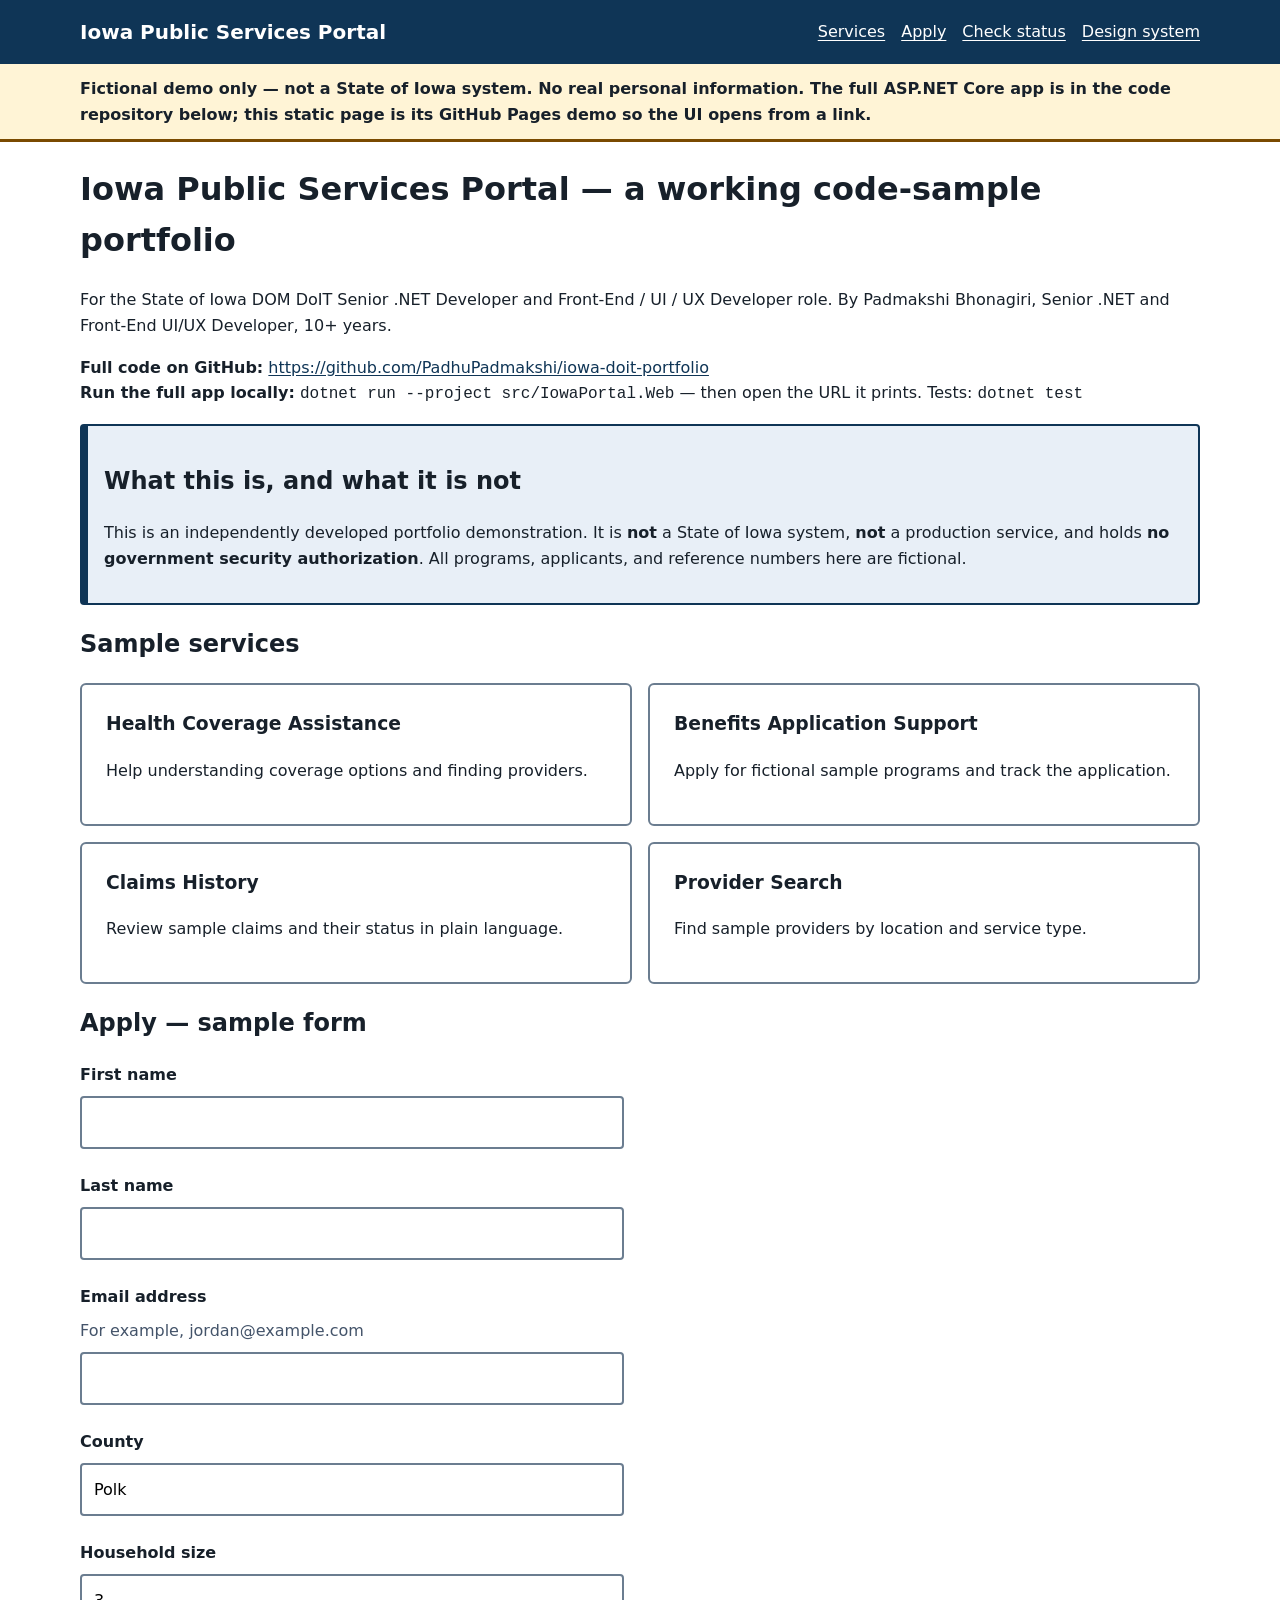
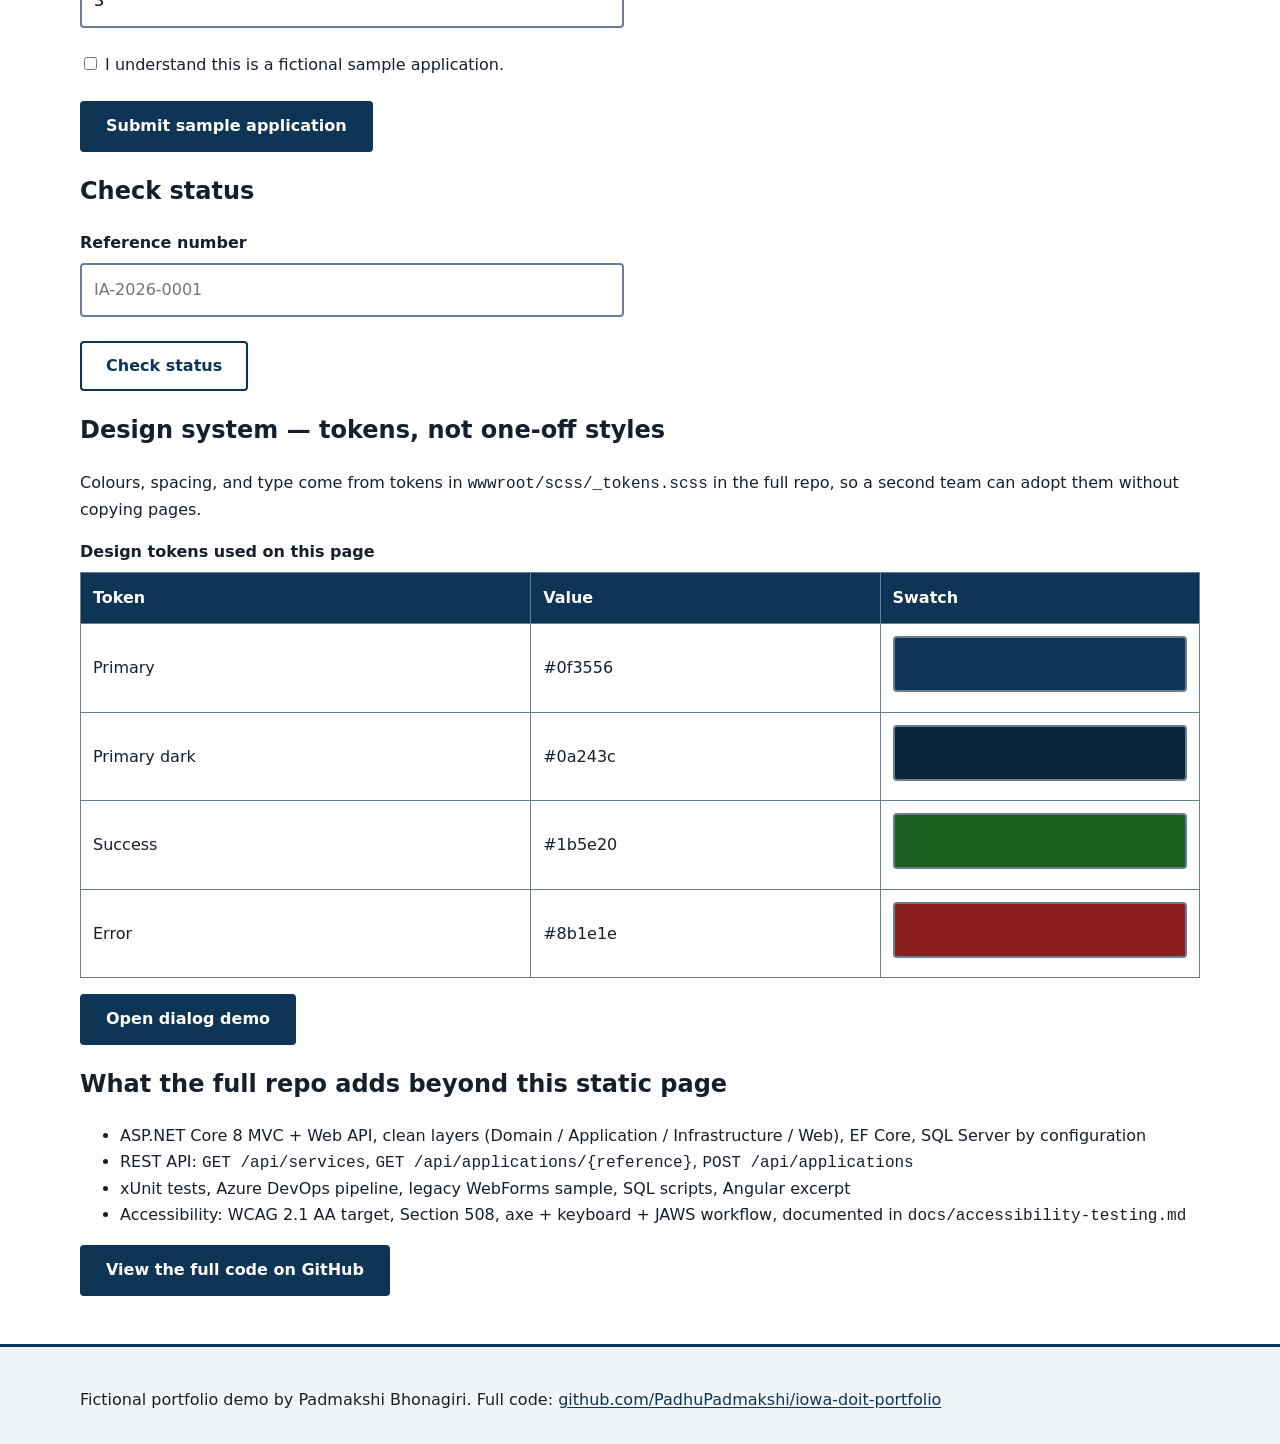
==== docs/index.html @ 97cfcb0f "Add GitHub Pages static UI demo and link it in README" ====
<!DOCTYPE html>
<html lang="en">
<head>
<meta charset="utf-8">
<meta name="viewport" content="width=device-width, initial-scale=1">
<title>Iowa Public Services Portal — Code-Sample Portfolio</title>
<link rel="stylesheet" href="site.css">
</head>
<body>
<a class="skip-link" href="#main">Skip to main content</a>
<header class="site-header"><div class="container site-header__inner">
<a class="site-header__brand" href="#">Iowa Public Services Portal</a>
<nav class="site-nav" aria-label="Main"><ul>
<li><a href="#services">Services</a></li>
<li><a href="#apply">Apply</a></li>
<li><a href="#status">Check status</a></li>
<li><a href="#design">Design system</a></li>
</ul></nav>
</div></header>
<div class="disclaimer-banner"><div class="container">Fictional demo only — not a State of Iowa system. No real personal information. The full ASP.NET Core app is in the code repository below; this static page is its GitHub Pages demo so the UI opens from a link.</div></div>
<main id="main" class="container">
<h1>Iowa Public Services Portal — a working code-sample portfolio</h1>
<p class="lead">For the State of Iowa DOM DoIT Senior .NET Developer and Front-End / UI / UX Developer role. By Padmakshi Bhonagiri, Senior .NET and Front-End UI/UX Developer, 10+ years.</p>
<p><strong>Full code on GitHub:</strong> <a href="https://github.com/PadhuPadmakshi/iowa-doit-portfolio">https://github.com/PadhuPadmakshi/iowa-doit-portfolio</a><br>
<strong>Run the full app locally:</strong> <code>dotnet run --project src/IowaPortal.Web</code> — then open the URL it prints. Tests: <code>dotnet test</code></p>

<div class="alert alert--info" role="note"><h2>What this is, and what it is not</h2>
<p>This is an independently developed portfolio demonstration. It is <strong>not</strong> a State of Iowa system, <strong>not</strong> a production service, and holds <strong>no government security authorization</strong>. All programs, applicants, and reference numbers here are fictional.</p></div>

<h2 id="services">Sample services</h2>
<div class="card-grid">
<div class="card"><h3>Health Coverage Assistance</h3><p>Help understanding coverage options and finding providers.</p></div>
<div class="card"><h3>Benefits Application Support</h3><p>Apply for fictional sample programs and track the application.</p></div>
<div class="card"><h3>Claims History</h3><p>Review sample claims and their status in plain language.</p></div>
<div class="card"><h3>Provider Search</h3><p>Find sample providers by location and service type.</p></div>
</div>

<h2 id="apply">Apply — sample form</h2>
<p id="form-status" role="status"></p>
<div id="error-summary" class="error-summary" hidden><h2>There is a problem</h2><ul id="error-list"></ul></div>
<form id="apply-form" novalidate>
<div class="form-group"><label class="form-label" for="FirstName">First name</label><input class="form-control" id="FirstName" name="firstName" autocomplete="given-name" required></div>
<div class="form-group"><label class="form-label" for="LastName">Last name</label><input class="form-control" id="LastName" name="lastName" autocomplete="family-name" required></div>
<div class="form-group"><label class="form-label" for="Email">Email address</label><span class="form-hint" id="email-hint">For example, jordan@example.com</span><input class="form-control" id="Email" name="email" type="email" aria-describedby="email-hint" autocomplete="email" required></div>
<div class="form-group"><label class="form-label" for="County">County</label><input class="form-control" id="County" name="county" value="Polk" required></div>
<div class="form-group"><label class="form-label" for="HouseholdSize">Household size</label><input class="form-control" id="HouseholdSize" name="householdSize" type="number" min="1" value="3" required></div>
<div class="form-group"><input type="checkbox" id="Terms" required> <label for="Terms">I understand this is a fictional sample application.</label></div>
<button class="btn" type="submit">Submit sample application</button>
</form>
<div id="confirmation" class="alert alert--success" hidden>
<h2>Sample application received</h2>
<p>Your reference number is <strong id="ref-number"></strong>. Use it below to check status. In the full ASP.NET app, this reference is created server-side and stored in the database; here it is held only in this browser page.</p>
</div>

<h2 id="status">Check status</h2>
<form id="status-form">
<div class="form-group"><label class="form-label" for="Ref">Reference number</label><input class="form-control" id="Ref" name="ref" placeholder="IA-2026-0001"></div>
<button class="btn btn--secondary" type="submit">Check status</button>
</form>
<p id="status-result" role="status"></p>

<h2 id="design">Design system — tokens, not one-off styles</h2>
<p>Colours, spacing, and type come from tokens in <code>wwwroot/scss/_tokens.scss</code> in the full repo, so a second team can adopt them without copying pages.</p>
<table class="data-table"><caption>Design tokens used on this page</caption>
<thead><tr><th scope="col">Token</th><th scope="col">Value</th><th scope="col">Swatch</th></tr></thead>
<tbody>
<tr><td>Primary</td><td>#0f3556</td><td><span class="swatch swatch--primary"></span></td></tr>
<tr><td>Primary dark</td><td>#0a243c</td><td><span class="swatch swatch--primary-dark"></span></td></tr>
<tr><td>Success</td><td>#1b5e20</td><td><span class="swatch swatch--success"></span></td></tr>
<tr><td>Error</td><td>#8b1e1e</td><td><span class="swatch swatch--error"></span></td></tr>
</tbody></table>
<p><button class="btn" type="button" data-dialog-open>Open dialog demo</button></p>
<div id="example-dialog" class="dialog-backdrop" hidden><div class="dialog" role="dialog" aria-modal="true" aria-labelledby="dialog-title">
<h2 id="dialog-title">Dialog demo — keyboard accessible</h2>
<p>Tab stays inside this dialog, Escape closes it, and focus returns to the button that opened it.</p>
<button class="btn" type="button" data-dialog-close>Close dialog</button>
</div></div>

<h2>What the full repo adds beyond this static page</h2>
<ul>
<li>ASP.NET Core 8 MVC + Web API, clean layers (Domain / Application / Infrastructure / Web), EF Core, SQL Server by configuration</li>
<li>REST API: <code>GET /api/services</code>, <code>GET /api/applications/{reference}</code>, <code>POST /api/applications</code></li>
<li>xUnit tests, Azure DevOps pipeline, legacy WebForms sample, SQL scripts, Angular excerpt</li>
<li>Accessibility: WCAG 2.1 AA target, Section 508, axe + keyboard + JAWS workflow, documented in <code>docs/accessibility-testing.md</code></li>
</ul>
<p><a class="btn" href="https://github.com/PadhuPadmakshi/iowa-doit-portfolio">View the full code on GitHub</a></p>
</main>
<footer class="site-footer"><div class="container"><p>Fictional portfolio demo by Padmakshi Bhonagiri. Full code: <a href="https://github.com/PadhuPadmakshi/iowa-doit-portfolio">github.com/PadhuPadmakshi/iowa-doit-portfolio</a></p></div></footer>
<script>
(function () {
  'use strict';
  var ref = null;
  var dialog = document.getElementById('example-dialog');
  var openBtn = document.querySelector('[data-dialog-open]');
  var closeBtn = document.querySelector('[data-dialog-close]');
  var lastFocused = null;
  function focusableIn(el) { return Array.prototype.filter.call(el.querySelectorAll('button, [href], input, select, textarea, [tabindex]:not([tabindex="-1"])'), function (n) { return !n.disabled && n.offsetParent !== null; }); }
  function openDialog() { lastFocused = document.activeElement; dialog.hidden = false; var f = focusableIn(dialog)[0]; if (f) f.focus(); dialog.addEventListener('keydown', trap); }
  function closeDialog() { dialog.hidden = true; dialog.removeEventListener('keydown', trap); if (lastFocused) lastFocused.focus(); }
  function trap(e) { if (e.key === 'Escape') { closeDialog(); return; } if (e.key !== 'Tab') return; var items = focusableIn(dialog); if (!items.length) return; var first = items[0], last = items[items.length - 1]; if (e.shiftKey && document.activeElement === first) { e.preventDefault(); last.focus(); } else if (!e.shiftKey && document.activeElement === last) { e.preventDefault(); first.focus(); } }
  if (openBtn) openBtn.addEventListener('click', openDialog);
  if (closeBtn) closeBtn.addEventListener('click', closeDialog);
  var form = document.getElementById('apply-form');
  form.addEventListener('submit', function (e) {
    e.preventDefault();
    var errors = [];
    ['FirstName', 'LastName', 'Email', 'County', 'HouseholdSize'].forEach(function (id) { var el = document.getElementById(id); el.classList.remove('form-control--error'); if (!el.value.trim()) errors.push([id, 'Enter a value for this field.']); });
    var email = document.getElementById('Email');
    if (email.value && !/^[^@\s]+@[^@\s]+\.[^@\s]+$/.test(email.value.trim())) errors.push(['Email', 'Enter an email address in the correct format, like name@example.com.']);
    if (!document.getElementById('Terms').checked) errors.push(['Terms', 'Confirm you understand this is a fictional sample application.']);
    var summary = document.getElementById('error-summary'), list = document.getElementById('error-list');
    if (errors.length) { list.innerHTML = ''; errors.forEach(function (er) { var li = document.createElement('li'); var a = document.createElement('a'); a.href = '#' + er[0]; a.textContent = er[1]; li.appendChild(a); list.appendChild(li); var el = document.getElementById(er[0]); if (el) el.classList.add('form-control--error'); }); summary.hidden = false; summary.focus(); document.getElementById('form-status').textContent = 'Please fix the errors before submitting.'; return; }
    summary.hidden = true;
    ref = 'IA-2026-0001';
    document.getElementById('ref-number').textContent = ref;
    document.getElementById('confirmation').hidden = false;
    document.getElementById('Ref').value = ref;
    document.getElementById('form-status').textContent = 'Sample application received.';
    document.getElementById('confirmation').scrollIntoView();
  });
  document.getElementById('status-form').addEventListener('submit', function (e) {
    e.preventDefault();
    var v = document.getElementById('Ref').value.trim();
    document.getElementById('status-result').textContent = (v === ref) ? 'Status for ' + v + ': Received — sample application (fictional demo).' : 'No sample application was found for that reference on this page. Submit the sample form above first, or run the full ASP.NET app for server-side lookup.';
  });
})();
</script>
</body>
</html>
---- docs/site.css ----
* {
  box-sizing: border-box;
}

html {
  font-size: 100%;
  scroll-behavior: auto;
}

body {
  margin: 0;
  font-family: system-ui, -apple-system, "Segoe UI", Roboto, Helvetica, Arial, sans-serif;
  font-size: 1rem;
  line-height: 1.6;
  color: #17202a;
  background: #ffffff;
}

a {
  color: #0f3556;
  text-decoration: underline;
  text-underline-offset: 2px;
}

a:hover {
  color: #0a243c;
}

a:focus-visible, button:focus-visible, input:focus-visible,
select:focus-visible, textarea:focus-visible, summary:focus-visible {
  outline: 3px solid #0f3556;
  outline-offset: 3px;
}

.skip-link {
  position: absolute;
  left: 1rem;
  top: -100px;
  background: #0f3556;
  color: #fff;
  padding: 0.75rem;
  z-index: 100;
}
.skip-link:focus {
  top: 0.5rem;
}

.sr-only {
  position: absolute;
  width: 1px;
  height: 1px;
  padding: 0;
  margin: -1px;
  overflow: hidden;
  clip: rect(0, 0, 0, 0);
  white-space: nowrap;
  border: 0;
}

.container {
  max-width: 72rem;
  margin: 0 auto;
  padding: 0 1rem;
}

.site-header {
  background: #0f3556;
  color: #fff;
}

.site-header__inner {
  display: flex;
  flex-wrap: wrap;
  gap: 1rem;
  align-items: center;
  justify-content: space-between;
  padding-block: 1rem;
}

.site-header a {
  color: #fff;
}

.site-header__brand {
  font-size: 1.25rem;
  font-weight: 800;
  text-decoration: none;
}

.site-nav ul {
  list-style: none;
  margin: 0;
  padding: 0;
  display: flex;
  flex-wrap: wrap;
  gap: 1rem;
}

.site-nav a {
  text-underline-offset: 3px;
}

.disclaimer-banner {
  background: #fff4d6;
  border-bottom: 3px solid #7a4a00;
  padding: 0.75rem 0;
  font-weight: 600;
}

.site-footer {
  margin-top: 3rem;
  border-top: 3px solid #0f3556;
  padding: 1.5rem 0;
  background: #f2f5f8;
}

@media (prefers-reduced-motion: reduce) {
  *, *::before, *::after {
    animation: none !important;
    transition: none !important;
  }
}
.btn {
  display: inline-block;
  font: inherit;
  font-weight: 700;
  line-height: 1.4;
  padding: 0.75rem 1.5rem;
  border: 2px solid transparent;
  border-radius: 4px;
  cursor: pointer;
  text-decoration: none;
  text-align: center;
  min-height: 2.75rem;
}
.btn:focus-visible {
  outline: 3px solid #0f3556;
  outline-offset: 3px;
}
.btn:disabled {
  opacity: 0.6;
  cursor: not-allowed;
}
.btn {
  background: #0f3556;
  color: #fff;
}

.btn:hover {
  background: #0a243c;
}

.btn--secondary {
  background: #fff;
  color: #0f3556;
  border-color: #0f3556;
}

.btn--secondary:hover {
  background: #e8eff7;
}

.alert {
  border: 2px solid;
  border-left-width: 8px;
  border-radius: 4px;
  padding: 1rem;
  margin-block: 1rem;
}

.alert--success {
  border-color: #1b5e20;
  background: #e6f2e6;
}

.alert--error {
  border-color: #8b1e1e;
  background: #fdecec;
}

.alert--info {
  border-color: #0f3556;
  background: #e8eff7;
}

.alert--warning {
  border-color: #7a4a00;
  background: #fff4d6;
}

.form-group {
  margin-bottom: 1.5rem;
}

.form-label {
  display: block;
  font-weight: 700;
  margin-bottom: 0.5rem;
}

.form-hint {
  display: block;
  color: #44546a;
  margin-bottom: 0.5rem;
}

.form-control {
  width: 100%;
  max-width: 34rem;
  font: inherit;
  padding: 0.75rem;
  border: 2px solid #6b7d90;
  border-radius: 4px;
  background: #fff;
}

.form-control--error {
  border-color: #8b1e1e;
  border-left-width: 6px;
}

.field-error {
  display: block;
  color: #8b1e1e;
  font-weight: 700;
  margin-top: 0.5rem;
}

.error-summary {
  border: 4px solid #8b1e1e;
  background: #fdecec;
  padding: 1rem;
  margin-bottom: 1.5rem;
}

.error-summary a {
  color: #8b1e1e;
  font-weight: 700;
}

.card-grid {
  display: grid;
  gap: 1rem;
}
@media (min-width: 48rem) {
  .card-grid {
    grid-template-columns: repeat(2, 1fr);
  }
}

.card {
  border: 2px solid #6b7d90;
  border-radius: 6px;
  padding: 1.5rem;
  background: #fff;
}

.card h2, .card h3 {
  margin-top: 0;
}

.data-table {
  width: 100%;
  border-collapse: collapse;
}

.data-table th, .data-table td {
  border: 1px solid #6b7d90;
  padding: 0.75rem;
  text-align: left;
}

.data-table th {
  background: #0f3556;
  color: #fff;
}

.data-table caption {
  font-weight: 700;
  text-align: left;
  padding-bottom: 0.5rem;
}

.status-badge {
  display: inline-block;
  font-weight: 700;
  border: 2px solid;
  border-radius: 999px;
  padding: 0.125rem 0.75rem;
}

.status-badge--received {
  border-color: #0f3556;
  background: #e8eff7;
}

.status-badge--approved {
  border-color: #1b5e20;
  background: #e6f2e6;
}

.dialog-backdrop {
  position: fixed;
  inset: 0;
  background: rgba(0, 0, 0, 0.6);
  display: flex;
  align-items: center;
  justify-content: center;
  padding: 1rem;
  z-index: 200;
}

.dialog {
  background: #fff;
  border: 3px solid #0f3556;
  border-radius: 6px;
  max-width: 34rem;
  width: 100%;
  padding: 1.5rem;
}

[hidden] {
  display: none !important;
}

.swatch {
  display: inline-block;
  width: 100%;
  height: 3.5rem;
  border: 2px solid #6b7d90;
  border-radius: 4px;
}

.swatch--primary {
  background: #0f3556;
}

.swatch--primary-dark {
  background: #0a243c;
}

.swatch--success {
  background: #1b5e20;
}

.swatch--error {
  background: #8b1e1e;
}

/*# sourceMappingURL=site.css.map */
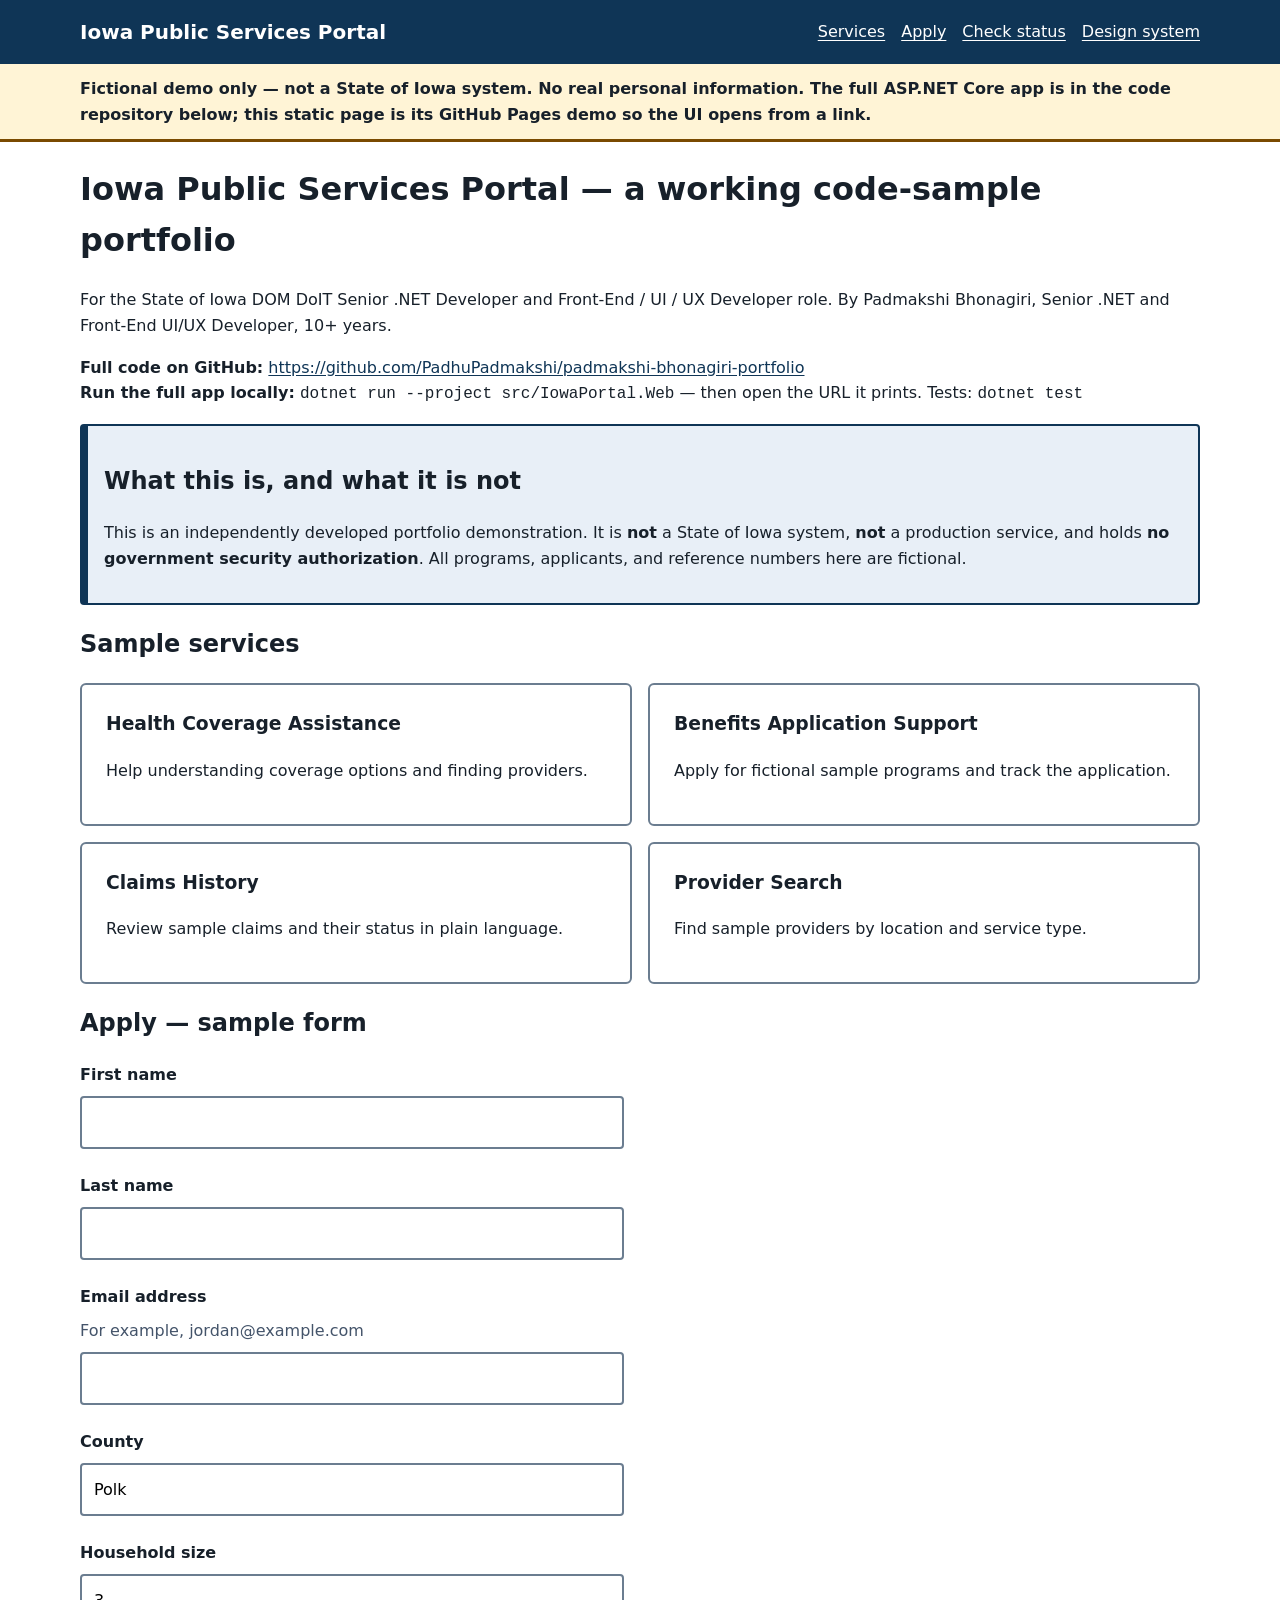
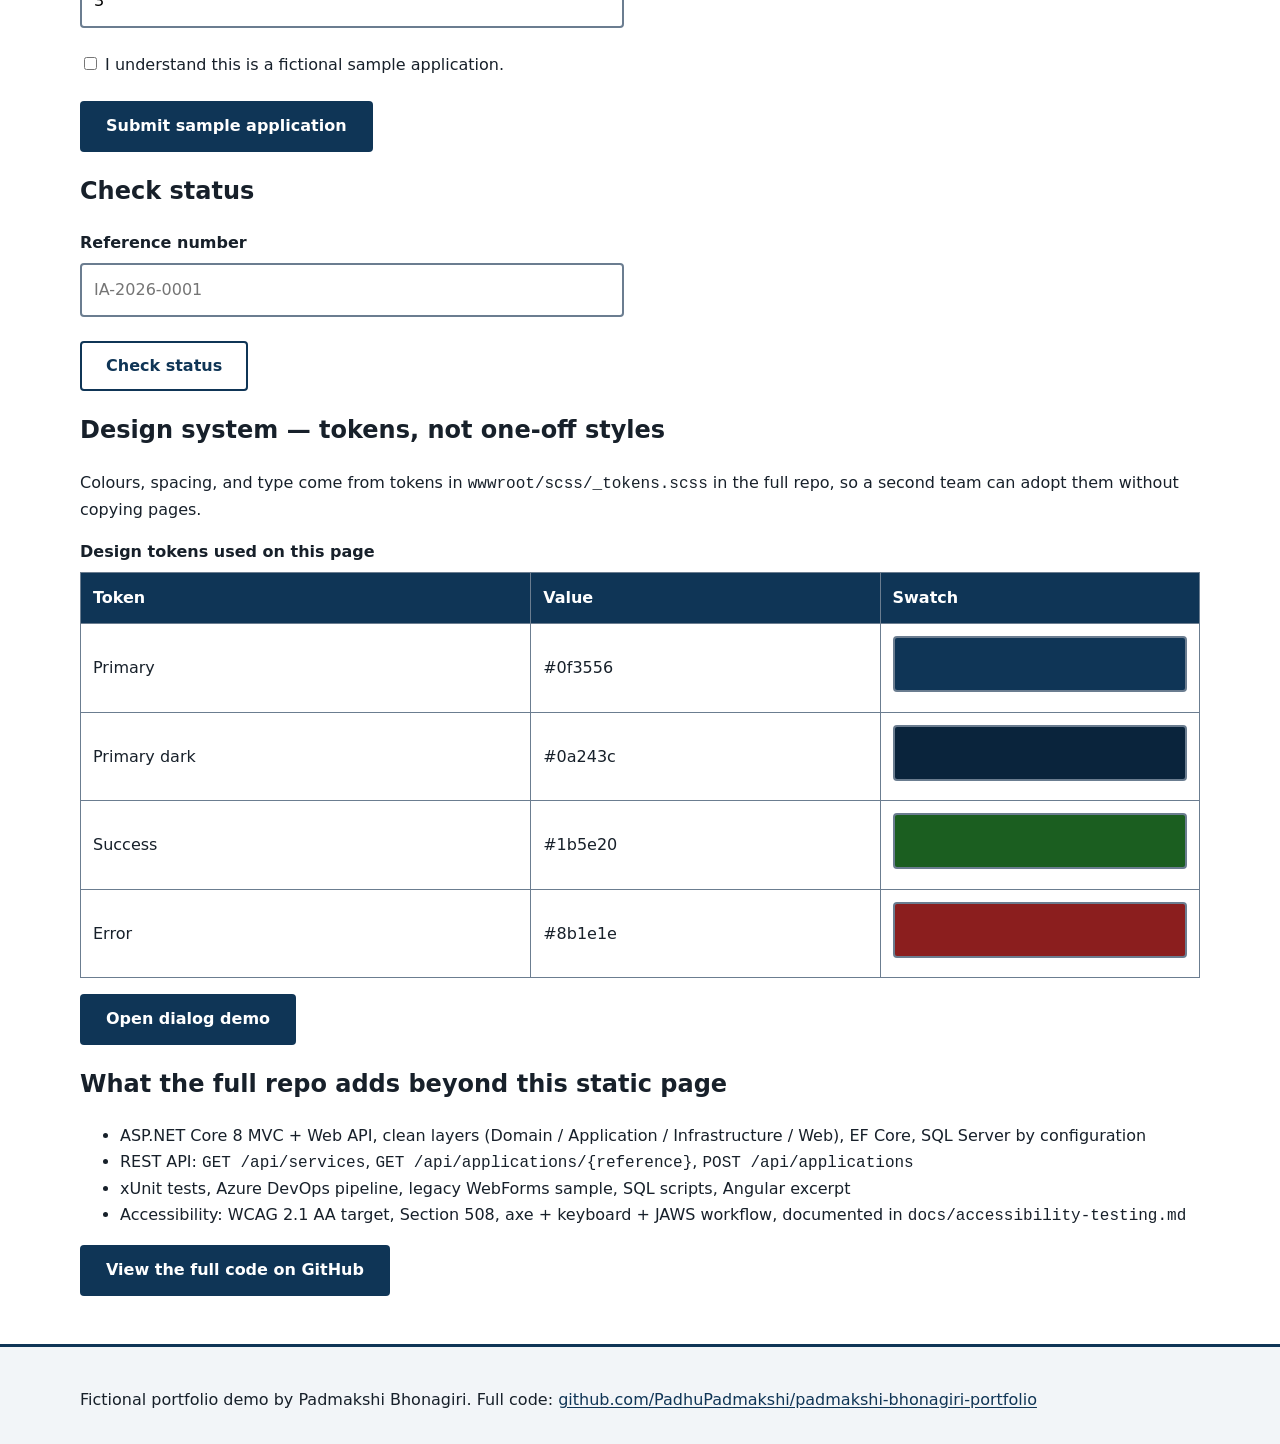
==== commit 14b28b77: "Align portfolio with Iowa-tailored resume and renamed repository links" ====
--- a/docs/index.html
+++ b/docs/index.html
@@ -21,7 +21,7 @@
 <main id="main" class="container">
 <h1>Iowa Public Services Portal — a working code-sample portfolio</h1>
 <p class="lead">For the State of Iowa DOM DoIT Senior .NET Developer and Front-End / UI / UX Developer role. By Padmakshi Bhonagiri, Senior .NET and Front-End UI/UX Developer, 10+ years.</p>
-<p><strong>Full code on GitHub:</strong> <a href="https://github.com/PadhuPadmakshi/iowa-doit-portfolio">https://github.com/PadhuPadmakshi/iowa-doit-portfolio</a><br>
+<p><strong>Full code on GitHub:</strong> <a href="https://github.com/PadhuPadmakshi/padmakshi-bhonagiri-portfolio">https://github.com/PadhuPadmakshi/padmakshi-bhonagiri-portfolio</a><br>
 <strong>Run the full app locally:</strong> <code>dotnet run --project src/IowaPortal.Web</code> — then open the URL it prints. Tests: <code>dotnet test</code></p>
 
 <div class="alert alert--info" role="note"><h2>What this is, and what it is not</h2>
@@ -83,9 +83,9 @@
 <li>xUnit tests, Azure DevOps pipeline, legacy WebForms sample, SQL scripts, Angular excerpt</li>
 <li>Accessibility: WCAG 2.1 AA target, Section 508, axe + keyboard + JAWS workflow, documented in <code>docs/accessibility-testing.md</code></li>
 </ul>
-<p><a class="btn" href="https://github.com/PadhuPadmakshi/iowa-doit-portfolio">View the full code on GitHub</a></p>
+<p><a class="btn" href="https://github.com/PadhuPadmakshi/padmakshi-bhonagiri-portfolio">View the full code on GitHub</a></p>
 </main>
-<footer class="site-footer"><div class="container"><p>Fictional portfolio demo by Padmakshi Bhonagiri. Full code: <a href="https://github.com/PadhuPadmakshi/iowa-doit-portfolio">github.com/PadhuPadmakshi/iowa-doit-portfolio</a></p></div></footer>
+<footer class="site-footer"><div class="container"><p>Fictional portfolio demo by Padmakshi Bhonagiri. Full code: <a href="https://github.com/PadhuPadmakshi/padmakshi-bhonagiri-portfolio">github.com/PadhuPadmakshi/padmakshi-bhonagiri-portfolio</a></p></div></footer>
 <script>
 (function () {
   'use strict';
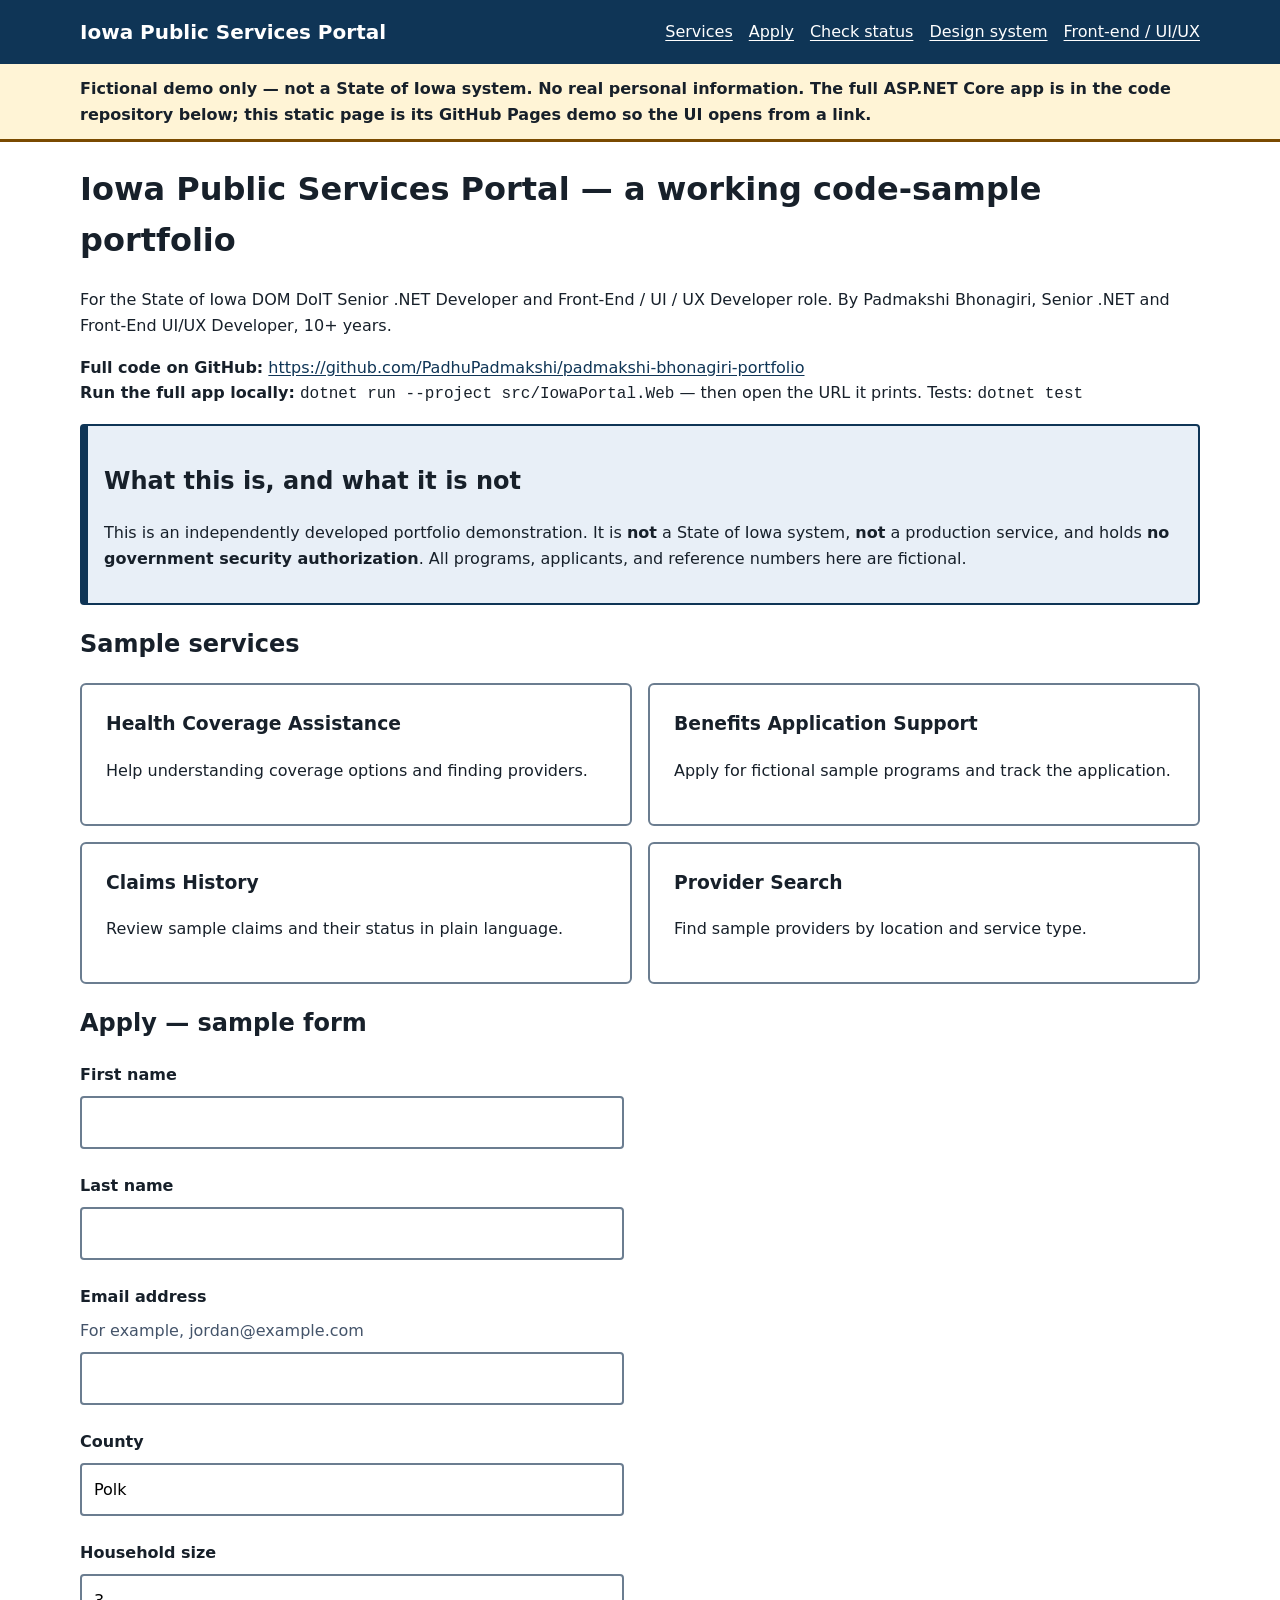
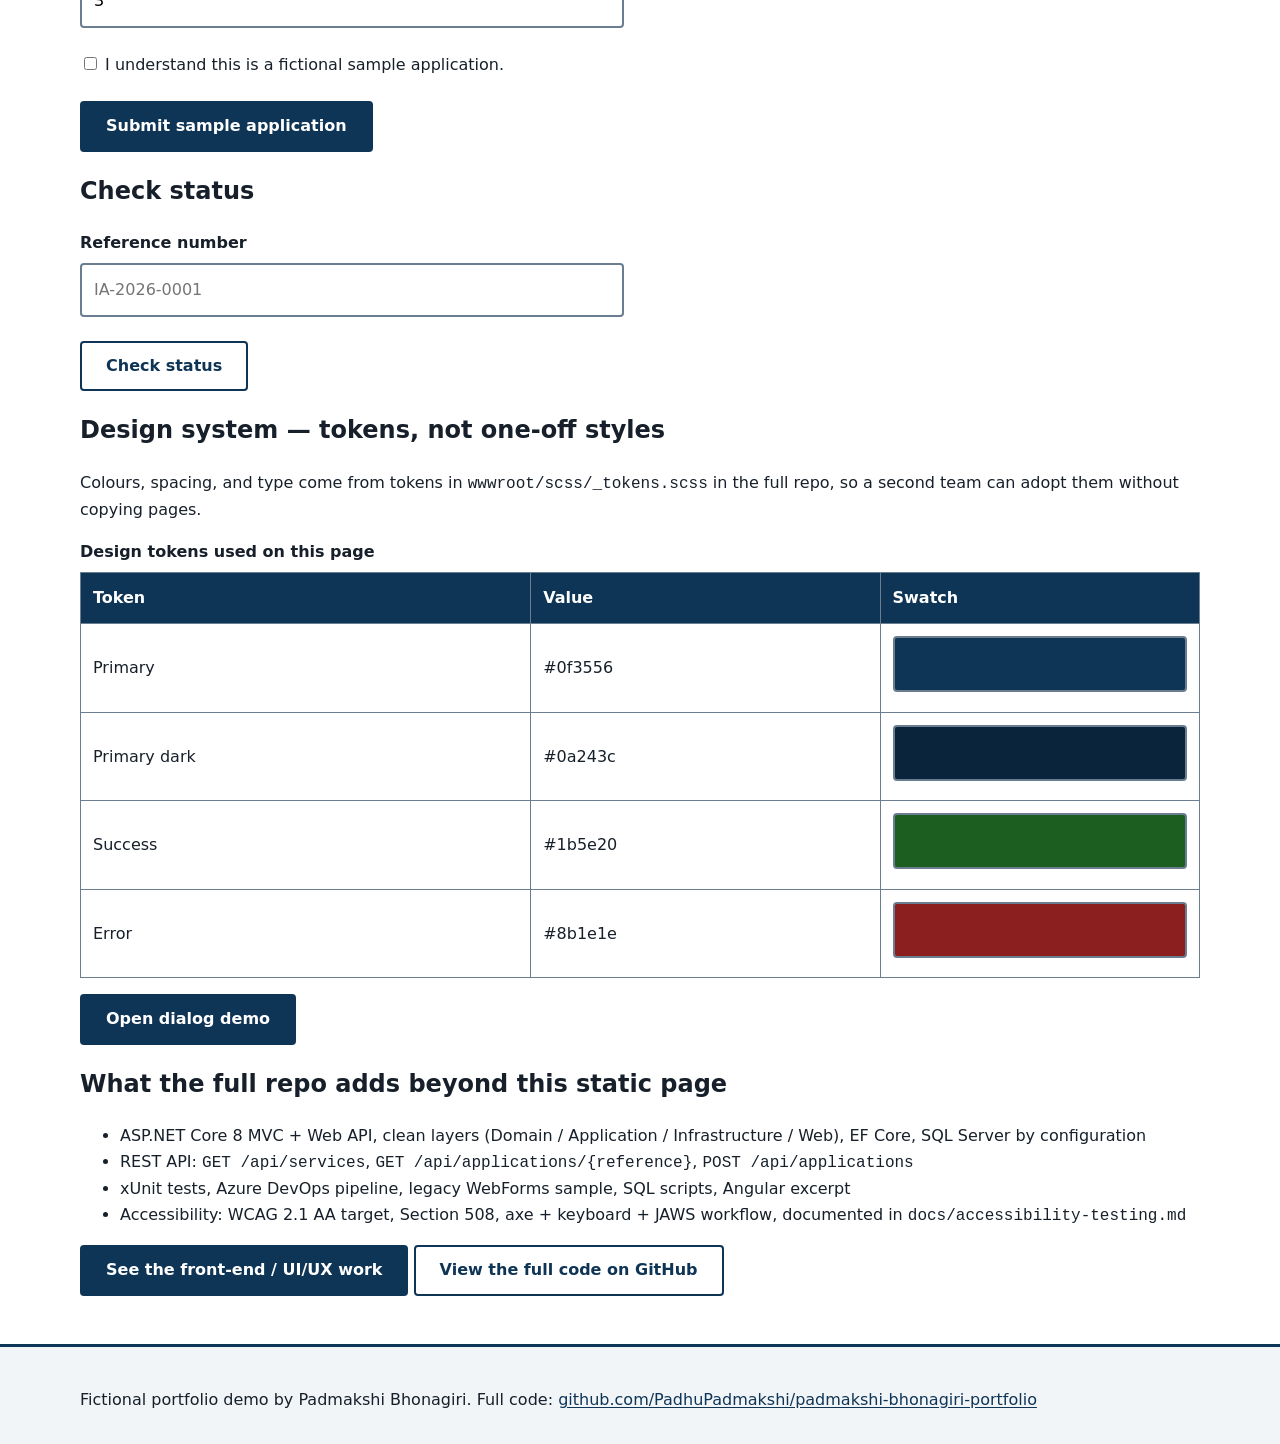
==== commit 12cf6dfe: "Add front-end/UI/UX portfolio: case studies, UiUx page, and Pages demo" ====
--- a/docs/index.html
+++ b/docs/index.html
@@ -15,6 +15,7 @@
 <li><a href="#apply">Apply</a></li>
 <li><a href="#status">Check status</a></li>
 <li><a href="#design">Design system</a></li>
+<li><a href="uiux.html">Front-end / UI/UX</a></li>
 </ul></nav>
 </div></header>
 <div class="disclaimer-banner"><div class="container">Fictional demo only — not a State of Iowa system. No real personal information. The full ASP.NET Core app is in the code repository below; this static page is its GitHub Pages demo so the UI opens from a link.</div></div>
@@ -83,7 +84,7 @@
 <li>xUnit tests, Azure DevOps pipeline, legacy WebForms sample, SQL scripts, Angular excerpt</li>
 <li>Accessibility: WCAG 2.1 AA target, Section 508, axe + keyboard + JAWS workflow, documented in <code>docs/accessibility-testing.md</code></li>
 </ul>
-<p><a class="btn" href="https://github.com/PadhuPadmakshi/padmakshi-bhonagiri-portfolio">View the full code on GitHub</a></p>
+<p><a class="btn" href="uiux.html">See the front-end / UI/UX work</a> <a class="btn btn--secondary" href="https://github.com/PadhuPadmakshi/padmakshi-bhonagiri-portfolio">View the full code on GitHub</a></p>
 </main>
 <footer class="site-footer"><div class="container"><p>Fictional portfolio demo by Padmakshi Bhonagiri. Full code: <a href="https://github.com/PadhuPadmakshi/padmakshi-bhonagiri-portfolio">github.com/PadhuPadmakshi/padmakshi-bhonagiri-portfolio</a></p></div></footer>
 <script>
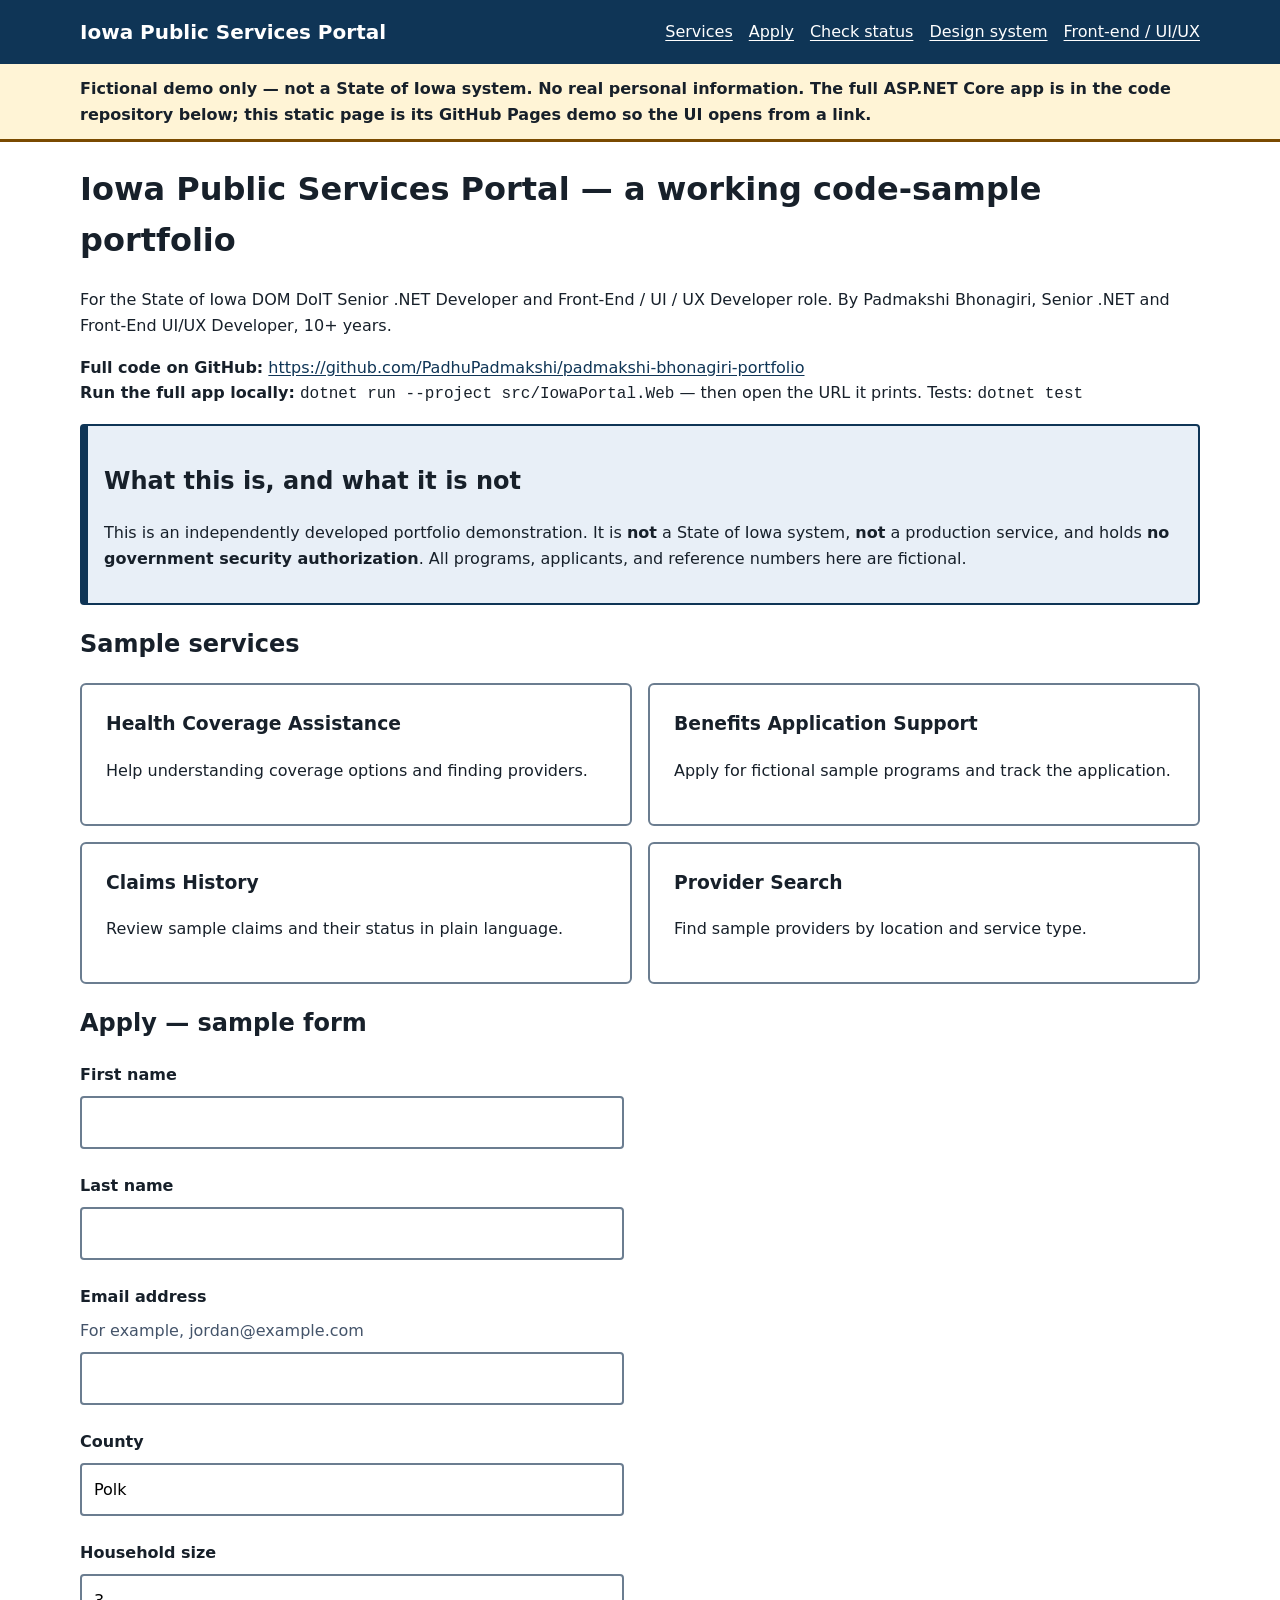
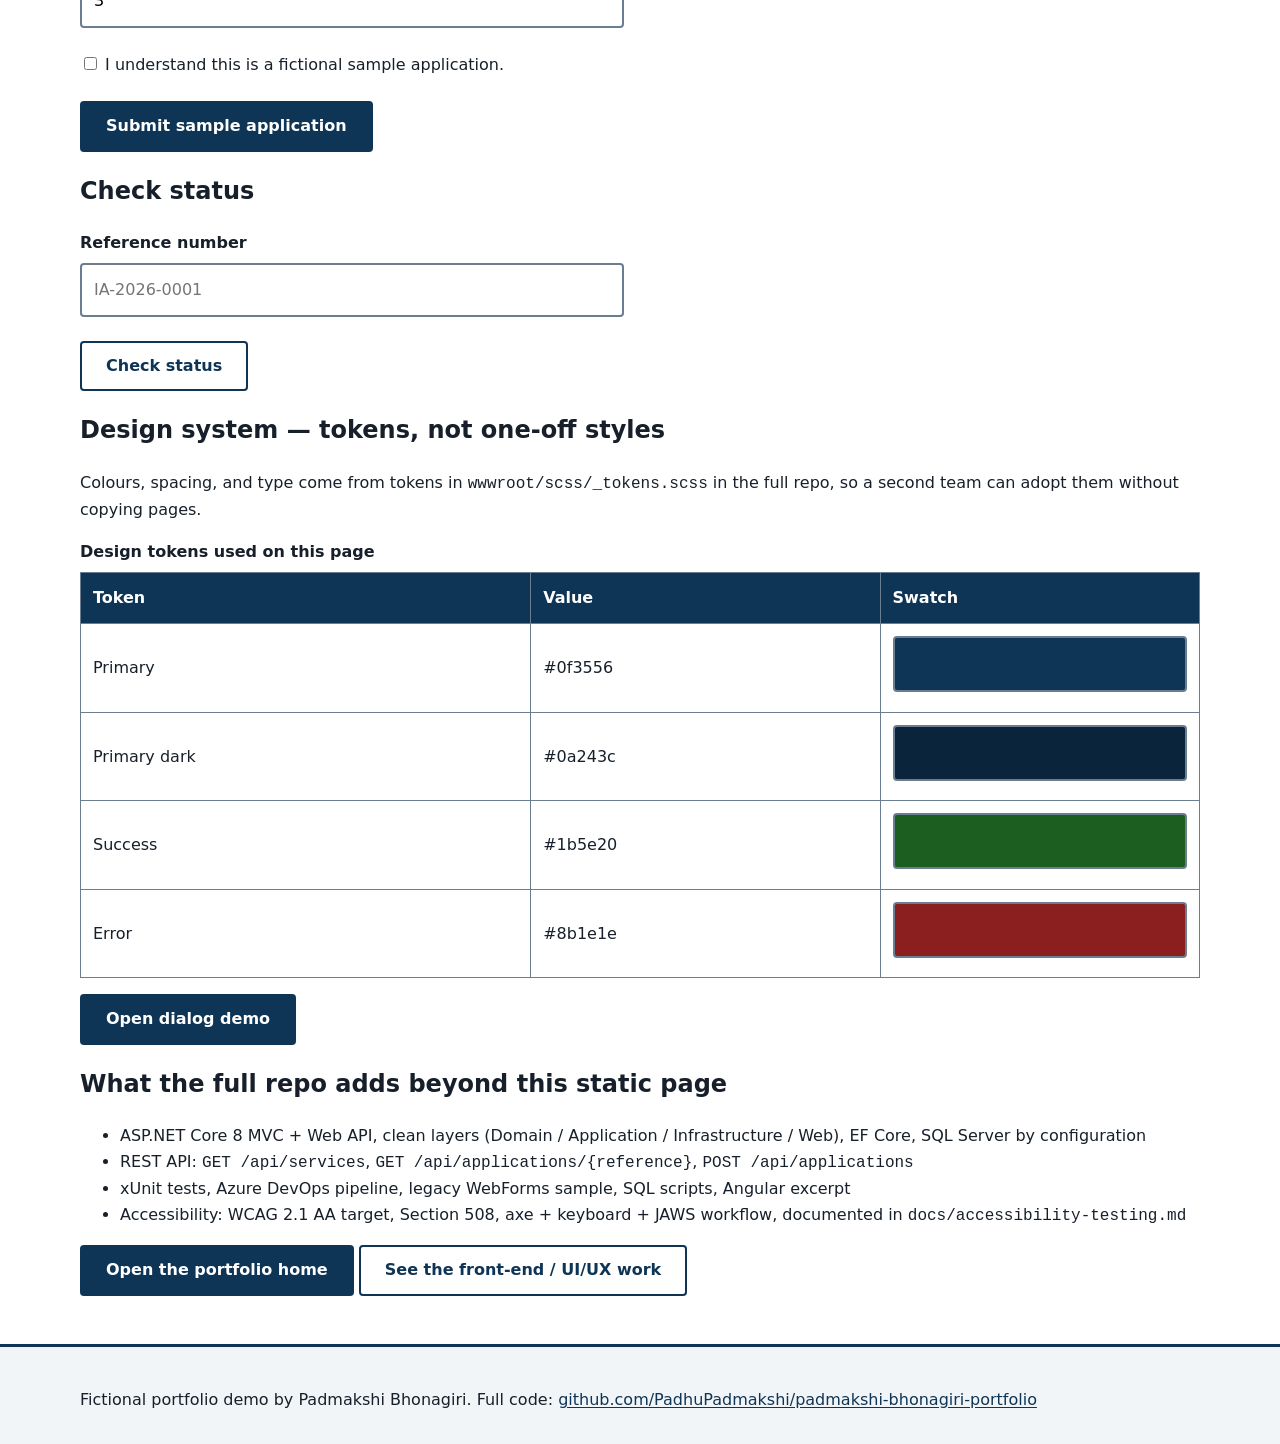
==== commit 4f15f11f: "Add reel-style portfolio landing page (dark hero, About, tools, projects, contact)" ====
--- a/docs/index.html
+++ b/docs/index.html
@@ -84,7 +84,7 @@
 <li>xUnit tests, Azure DevOps pipeline, legacy WebForms sample, SQL scripts, Angular excerpt</li>
 <li>Accessibility: WCAG 2.1 AA target, Section 508, axe + keyboard + JAWS workflow, documented in <code>docs/accessibility-testing.md</code></li>
 </ul>
-<p><a class="btn" href="uiux.html">See the front-end / UI/UX work</a> <a class="btn btn--secondary" href="https://github.com/PadhuPadmakshi/padmakshi-bhonagiri-portfolio">View the full code on GitHub</a></p>
+<p><a class="btn" href="portfolio.html">Open the portfolio home</a> <a class="btn btn--secondary" href="uiux.html">See the front-end / UI/UX work</a></p>
 </main>
 <footer class="site-footer"><div class="container"><p>Fictional portfolio demo by Padmakshi Bhonagiri. Full code: <a href="https://github.com/PadhuPadmakshi/padmakshi-bhonagiri-portfolio">github.com/PadhuPadmakshi/padmakshi-bhonagiri-portfolio</a></p></div></footer>
 <script>
